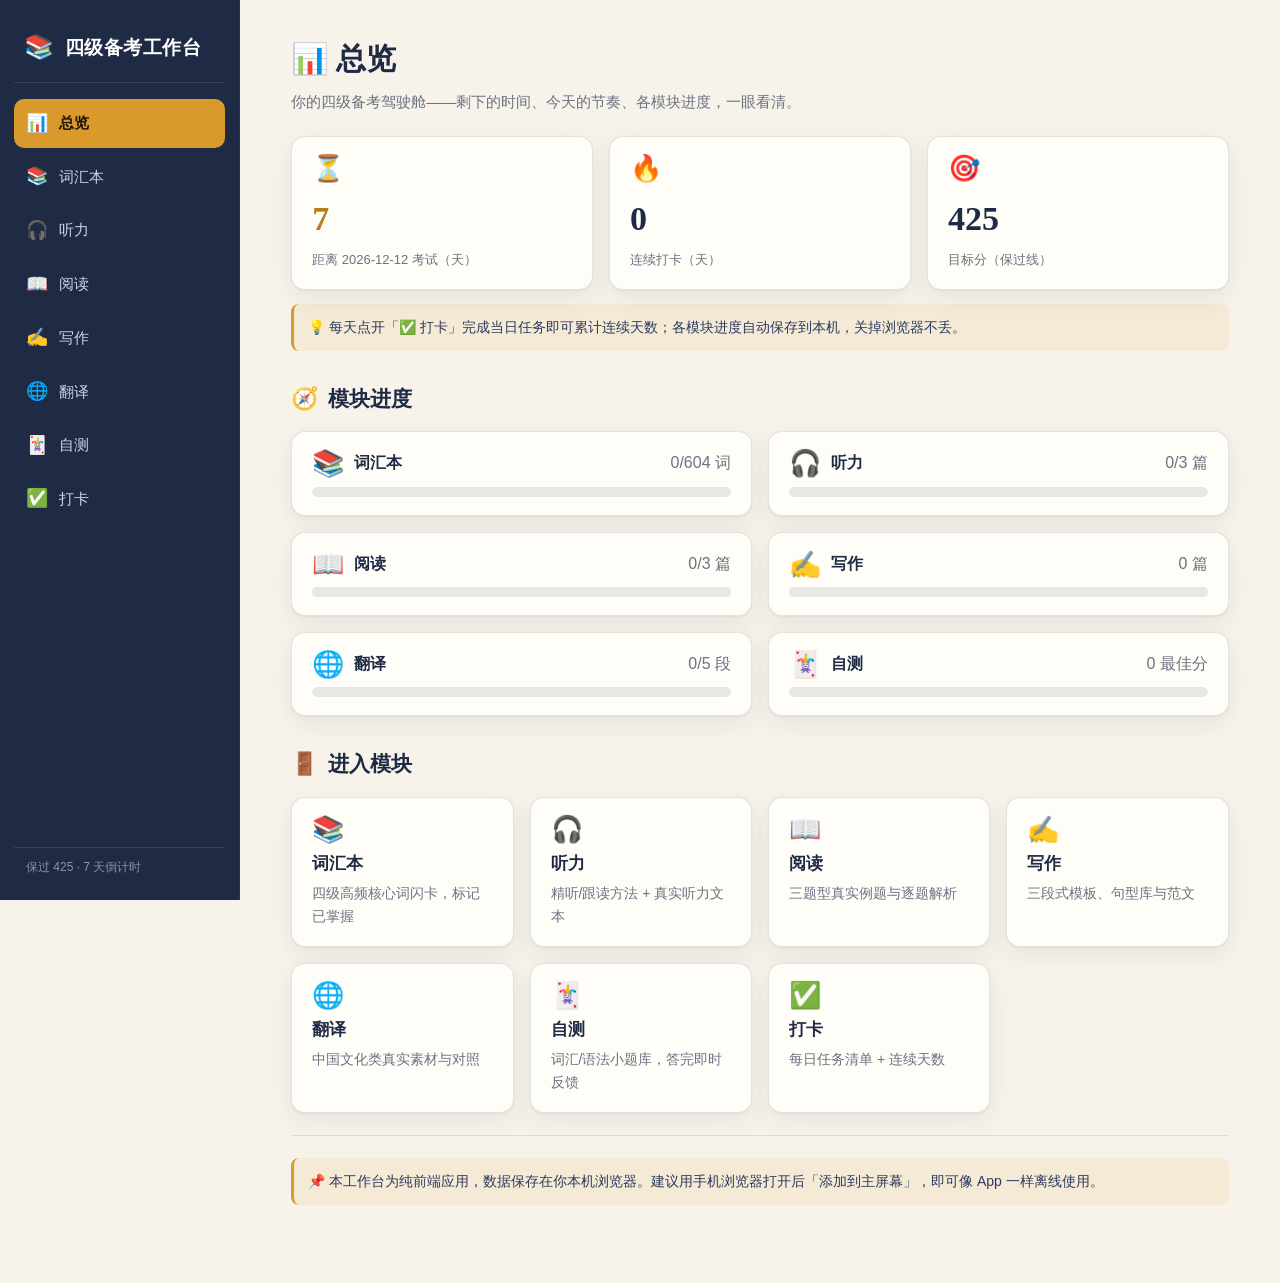
==== index.html @ 8a1a9940 "deploy: index.html" ====
<!DOCTYPE html>
<html lang="zh-CN">
<head>
<meta charset="UTF-8">
<meta name="viewport" content="width=device-width,initial-scale=1,viewport-fit=cover">
<meta name="theme-color" content="#1f2a44">
<title>总览 · 四级备考工作台</title>
<link rel="manifest" href="manifest.webmanifest">
<link rel="icon" href="icon.svg" type="image/svg+xml">
<link rel="apple-touch-icon" href="icon.svg">
<link rel="stylesheet" href="assets/css/styles.css">
</head>
<body data-page="index">
<aside id="sidebar"></aside>
<main>
  <div class="page-head">
    <h1>📊 总览</h1>
    <p class="sub">你的四级备考驾驶舱——剩下的时间、今天的节奏、各模块进度，一眼看清。</p>
  </div>

  <div class="cards c3">
    <div class="card">
      <div class="c-ico">⏳</div>
      <div class="stat" style="margin-top:10px">
        <div class="num accent" id="cdDays">--</div>
        <div class="lab">距离 2026-12-12 考试（天）</div>
      </div>
    </div>
    <div class="card">
      <div class="c-ico">🔥</div>
      <div class="stat" style="margin-top:10px">
        <div class="num" id="streak">0</div>
        <div class="lab">连续打卡（天）</div>
      </div>
    </div>
    <div class="card">
      <div class="c-ico">🎯</div>
      <div class="stat" style="margin-top:10px">
        <div class="num">425</div>
        <div class="lab">目标分（保过线）</div>
      </div>
    </div>
  </div>

  <div class="note">💡 每天点开「✅ 打卡」完成当日任务即可累计连续天数；各模块进度自动保存到本机，关掉浏览器不丢。</div>

  <h2 class="section-title"><span class="ico">🧭</span>模块进度</h2>
  <div class="cards c2" id="progressCards"></div>

  <h2 class="section-title"><span class="ico">🚪</span>进入模块</h2>
  <div class="cards c4" id="entryCards"></div>

  <hr>
  <div class="note">📌 本工作台为纯前端应用，数据保存在你本机浏览器。建议用手机浏览器打开后「添加到主屏幕」，即可像 App 一样离线使用。</div>
</main>

<script src="assets/js/store.js"></script>
<script src="assets/js/app.js"></script>
<script src="assets/js/vocab-data.js"></script>
<script>
  const MODULES = [
    { key:'vocab', href:'vocab.html', ico:'📚', title:'词汇本', desc:'四级高频核心词闪卡，标记已掌握' },
    { key:'listening', href:'listening.html', ico:'🎧', title:'听力', desc:'精听/跟读方法 + 真实听力文本' },
    { key:'reading', href:'reading.html', ico:'📖', title:'阅读', desc:'三题型真实例题与逐题解析' },
    { key:'writing', href:'writing.html', ico:'✍️', title:'写作', desc:'三段式模板、句型库与范文' },
    { key:'translation', href:'translation.html', ico:'🌐', title:'翻译', desc:'中国文化类真实素材与对照' },
    { key:'quiz', href:'quiz.html', ico:'🃏', title:'自测', desc:'词汇/语法小题库，答完即时反馈' },
    { key:'checkin', href:'checkin.html', ico:'✅', title:'打卡', desc:'每日任务清单 + 连续天数' },
    { key:'index', href:'index.html', ico:'📊', title:'总览', desc:'倒计时 / 进度 / 节奏一览' },
  ];

  function buildProgress() {
    const mastered = (Store.get('vocabMastered', []) || []).length;
    const total = (window.VOCAB || []).length || 1;
    const quizBest = Store.get('quizBest', 0);
    const checkinDates = Store.get('checkinDates', []) || [];
    const readingDone = (Store.get('readingDone', []) || []).length;
    const listeningDone = (Store.get('listeningDone', []) || []).length;
    const writingCount = Store.get('writingCount', 0);
    const transDone = (Store.get('transDone', []) || []).length;

    const rows = [
      { ico:'📚', name:'词汇本', cur:mastered, max:total, unit:'词' },
      { ico:'🎧', name:'听力', cur:listeningDone, max:3, unit:'篇' },
      { ico:'📖', name:'阅读', cur:readingDone, max:3, unit:'篇' },
      { ico:'✍️', name:'写作', cur:writingCount, max:null, unit:'篇' },
      { ico:'🌐', name:'翻译', cur:transDone, max:5, unit:'段' },
      { ico:'🃏', name:'自测', cur:quizBest, max:null, unit:'最佳分' },
    ];
    document.getElementById('progressCards').innerHTML = rows.map(r => {
      const pct = r.max ? Math.min(100, Math.round(r.cur / r.max * 100)) : (r.cur > 0 ? 100 : 0);
      const right = r.max == null ? `${r.cur} ${r.unit}` : `${r.cur}/${r.max} ${r.unit}`;
      return `<div class="card">
        <div class="row"><span class="c-ico">${r.ico}</span><strong>${r.name}</strong><span class="spacer"></span><span class="muted">${right}</span></div>
        <div class="bar" style="margin-top:10px"><i style="width:${pct}%"></i></div>
      </div>`;
    }).join('');
  }

  function buildEntries() {
    document.getElementById('entryCards').innerHTML = MODULES.filter(m => m.key !== 'index').map(m => `
      <a class="card link" href="${m.href}">
        <div class="c-ico">${m.ico}</div>
        <div class="c-title">${m.title}</div>
        <div class="c-desc">${m.desc}</div>
      </a>`).join('');
  }

  document.addEventListener('DOMContentLoaded', () => {
    document.getElementById('cdDays').textContent = daysUntil(EXAM_DATE);
    document.getElementById('streak').textContent = streakCount(Store.get('checkinDates', []) || []);
    buildProgress();
    buildEntries();
  });
</script>
</body>
</html>
---- assets/css/styles.css ----
/* ===== 四级备考工作台 · 全局样式（墨蓝 + 暖琥珀金 + 米白） ===== */
:root{
  --ink:#1f2a44;        /* 墨蓝·主色/正文 */
  --ink-soft:#2c3a5e;
  --accent:#d99a2b;     /* 暖琥珀金·强调 */
  --accent-deep:#b97e1c;
  --bg:#f7f3ea;         /* 米白·页面底 */
  --paper:#fffdf8;      /* 卡片底（更亮） */
  --line:rgba(31,42,68,.12);
  --line-strong:rgba(31,42,68,.22);
  --muted:#6b7280;
  --good:#2e7d57;
  --bad:#b4452f;
  --radius:14px;
  --shadow:0 1px 2px rgba(31,42,68,.06),0 8px 24px rgba(31,42,68,.07);
  --sidebar-w:240px;
  --font-sans:"PingFang SC","Hiragino Sans GB","Microsoft YaHei",-apple-system,BlinkMacSystemFont,"Segoe UI",Roboto,Helvetica,Arial,sans-serif;
  --font-serif:"Songti SC","STSong",Georgia,"Times New Roman",serif;
}
*{box-sizing:border-box}
html,body{margin:0;padding:0}
body{
  font-family:var(--font-sans);
  background:var(--bg);
  color:var(--ink);
  line-height:1.65;
  -webkit-font-smoothing:antialiased;
}
a{color:inherit;text-decoration:none}

/* ===== 布局：左固定侧边栏 + 右内容区 ===== */
#sidebar{
  position:fixed;top:0;left:0;bottom:0;width:var(--sidebar-w);
  background:var(--ink);color:#eef1f8;
  display:flex;flex-direction:column;
  padding:22px 14px;gap:6px;z-index:20;
  border-right:1px solid rgba(255,255,255,.06);
}
#sidebar .brand{
  font-family:var(--font-serif);
  font-size:19px;font-weight:700;letter-spacing:.5px;
  color:#fff;padding:6px 10px 14px;display:flex;align-items:center;gap:10px;
  border-bottom:1px solid rgba(255,255,255,.10);margin-bottom:10px;
}
#sidebar .brand .logo{font-size:24px}
#sidebar nav{display:flex;flex-direction:column;gap:4px;flex:1;overflow:auto}
#sidebar nav a{
  display:flex;align-items:center;gap:11px;
  padding:10px 12px;border-radius:10px;color:#cdd4e6;font-size:15px;
  transition:background .15s,color .15s;
}
#sidebar nav a .ico{font-size:18px;width:22px;text-align:center;flex:none}
#sidebar nav a:hover{background:rgba(255,255,255,.06);color:#fff}
#sidebar nav a.active{background:var(--accent);color:#1f1408;font-weight:600}
#sidebar .side-foot{font-size:12px;color:#8b93ab;padding:10px 12px 0;border-top:1px solid rgba(255,255,255,.10);margin-top:8px}

main{
  margin-left:var(--sidebar-w);
  padding:34px clamp(18px,4vw,56px) 64px;
  max-width:1080px;
}
.page-head{margin-bottom:22px}
.page-head h1{font-family:var(--font-serif);font-size:30px;margin:0 0 6px;display:flex;align-items:center;gap:12px}
.page-head .sub{color:var(--muted);font-size:15px;margin:0}
.section-title{font-family:var(--font-serif);font-size:21px;margin:30px 0 14px;display:flex;align-items:center;gap:10px}
.section-title .ico{font-size:22px}

/* ===== 卡片 ===== */
.card{
  background:var(--paper);border:1px solid var(--line);
  border-radius:var(--radius);padding:18px 20px;box-shadow:var(--shadow);
}
.cards{display:grid;gap:16px}
.cards.c2{grid-template-columns:repeat(2,1fr)}
.cards.c3{grid-template-columns:repeat(3,1fr)}
.cards.c4{grid-template-columns:repeat(4,1fr)}
.card .c-ico{font-size:26px;line-height:1}
.card .c-title{font-family:var(--font-serif);font-weight:700;font-size:17px;margin:8px 0 4px;display:flex;align-items:center;gap:8px}
.card .c-desc{color:var(--muted);font-size:14px;margin:0}
.card.link{cursor:pointer;transition:transform .12s,border-color .12s}
.card.link:hover{transform:translateY(-2px);border-color:var(--accent)}

/* ===== 通用小组件 ===== */
.pill{display:inline-flex;align-items:center;gap:6px;background:rgba(217,154,43,.14);color:var(--accent-deep);
  border:1px solid rgba(217,154,43,.35);padding:3px 10px;border-radius:999px;font-size:13px;font-weight:600}
.tag{display:inline-block;background:rgba(31,42,68,.06);border:1px solid var(--line);
  color:var(--ink-soft);padding:2px 9px;border-radius:8px;font-size:12.5px;margin:2px 4px 2px 0}
.btn{
  display:inline-flex;align-items:center;gap:8px;cursor:pointer;
  background:var(--accent);color:#1f1408;border:none;border-radius:10px;
  padding:10px 16px;font-size:15px;font-weight:600;font-family:inherit;
  transition:background .15s,transform .1s;
}
.btn:hover{background:var(--accent-deep)}
.btn:active{transform:scale(.97)}
.btn.ghost{background:transparent;border:1px solid var(--line-strong);color:var(--ink)}
.btn.ghost:hover{background:rgba(31,42,68,.05)}
.btn.sm{padding:7px 12px;font-size:13.5px}
.row{display:flex;gap:10px;flex-wrap:wrap;align-items:center}
.spacer{flex:1}
.muted{color:var(--muted)}
hr{border:none;border-top:1px solid var(--line);margin:22px 0}
.note{background:rgba(217,154,43,.10);border-left:3px solid var(--accent);
  padding:12px 14px;border-radius:8px;font-size:14px;color:var(--ink-soft);margin:14px 0}

/* ===== 统计/数字块 ===== */
.stat{display:flex;flex-direction:column;gap:2px}
.stat .num{font-family:var(--font-serif);font-size:34px;font-weight:700;color:var(--ink)}
.stat .num.accent{color:var(--accent-deep)}
.stat .lab{font-size:13px;color:var(--muted)}

/* ===== 进度条 ===== */
.bar{height:10px;background:rgba(31,42,68,.10);border-radius:999px;overflow:hidden}
.bar > i{display:block;height:100%;background:linear-gradient(90deg,var(--accent),var(--accent-deep));border-radius:999px;transition:width .4s}

/* ===== 词汇闪卡 ===== */
.flash{background:var(--paper);border:1px solid var(--line);border-radius:var(--radius);
  box-shadow:var(--shadow);padding:30px;text-align:center;min-height:240px;display:flex;flex-direction:column;justify-content:center;gap:10px}
.flash .word{font-family:var(--font-serif);font-size:42px;font-weight:700}
.flash .ph{color:var(--muted);font-size:18px}
.flash .pos{display:inline-block;background:rgba(31,42,68,.07);border-radius:6px;padding:1px 8px;font-size:14px;color:var(--ink-soft)}
.flash .cn{font-size:22px;margin-top:6px}
.flash .ex{color:var(--muted);font-size:15px;font-style:italic;margin-top:8px}
.flash .ex b{color:var(--ink);font-style:normal}

/* ===== 列表/题目 ===== */
.q{border:1px solid var(--line);border-radius:12px;padding:16px 18px;background:var(--paper);margin-bottom:14px}
.q .q-top{display:flex;gap:10px;align-items:flex-start;font-weight:600}
.q .q-top .badge{background:rgba(217,154,43,.16);color:var(--accent-deep);border-radius:7px;padding:1px 9px;font-size:13px;font-weight:700;flex:none}
.q .opts{display:flex;flex-direction:column;gap:8px;margin-top:12px}
.q .opt{display:flex;gap:10px;align-items:center;padding:9px 12px;border:1px solid var(--line);border-radius:9px;cursor:pointer;transition:.12s}
.q .opt:hover{border-color:var(--accent)}
.q .opt.correct{background:rgba(46,125,87,.12);border-color:var(--good);color:var(--good)}
.q .opt.wrong{background:rgba(180,69,47,.10);border-color:var(--bad);color:var(--bad)}
.q .opt input{accent-color:var(--accent-deep)}
.q .exp{margin-top:10px;font-size:14px;color:var(--ink-soft);background:rgba(31,42,68,.04);border-radius:8px;padding:10px 12px;display:none}
.q .exp.show{display:block}
.q .exp b{color:var(--accent-deep)}

/* ===== 表格 ===== */
table{width:100%;border-collapse:collapse;background:var(--paper);border-radius:12px;overflow:hidden;box-shadow:var(--shadow);font-size:14.5px}
th,td{padding:11px 14px;text-align:left;border-bottom:1px solid var(--line)}
th{background:rgba(31,42,68,.05);font-weight:700;color:var(--ink-soft)}
tr:last-child td{border-bottom:none}
td .en{font-family:var(--font-serif)}

/* ===== 文本区 ===== */
textarea{width:100%;min-height:160px;border:1px solid var(--line-strong);border-radius:12px;
  padding:14px;font-family:var(--font-sans);font-size:15px;color:var(--ink);background:#fff;resize:vertical}
textarea:focus{outline:2px solid rgba(217,154,43,.4);border-color:var(--accent)}
input[type=text],input[type=date],select{border:1px solid var(--line-strong);border-radius:9px;padding:8px 11px;font-size:14.5px;font-family:inherit;color:var(--ink);background:#fff}
input:focus,select:focus{outline:2px solid rgba(217,154,43,.4);border-color:var(--accent)}

/* ===== 打卡 ===== */
.task{display:flex;align-items:center;gap:12px;padding:13px 15px;border:1px solid var(--line);border-radius:11px;background:var(--paper);margin-bottom:10px;cursor:pointer;transition:.12s}
.task:hover{border-color:var(--accent)}
.task.done{background:rgba(46,125,87,.08);border-color:rgba(46,125,87,.4)}
.task.done .t-name{text-decoration:line-through;color:var(--muted)}
.task .check{width:22px;height:22px;border-radius:6px;border:2px solid var(--line-strong);display:flex;align-items:center;justify-content:center;flex:none;font-size:14px;color:#fff}
.task.done .check{background:var(--good);border-color:var(--good)}

/* ===== 提示/吐司 ===== */
.toast{position:fixed;left:50%;bottom:30px;transform:translateX(-50%) translateY(20px);
  background:var(--ink);color:#fff;padding:11px 18px;border-radius:10px;font-size:14px;
  opacity:0;pointer-events:none;transition:.25s;z-index:50;box-shadow:var(--shadow)}
.toast.show{opacity:1;transform:translateX(-50%) translateY(0)}

/* ===== 响应式：手机端同布局，侧边栏收窄为图标栏 ===== */
@media(max-width:768px){
  :root{--sidebar-w:74px}
  #sidebar{padding:16px 8px;align-items:center}
  #sidebar .brand{font-size:0;padding:4px 0 12px;justify-content:center;border-bottom:none}
  #sidebar .brand .logo{font-size:26px}
  #sidebar .brand .name{display:none}
  #sidebar nav a{justify-content:center;padding:11px 0;font-size:0;gap:0}
  #sidebar nav a .ico{font-size:22px}
  #sidebar nav a .label{display:none}
  #sidebar .side-foot{display:none}
  main{padding:22px 16px 56px}
  .page-head h1{font-size:24px}
  .cards.c2,.cards.c3,.cards.c4{grid-template-columns:1fr}
  .flash .word{font-size:34px}
}
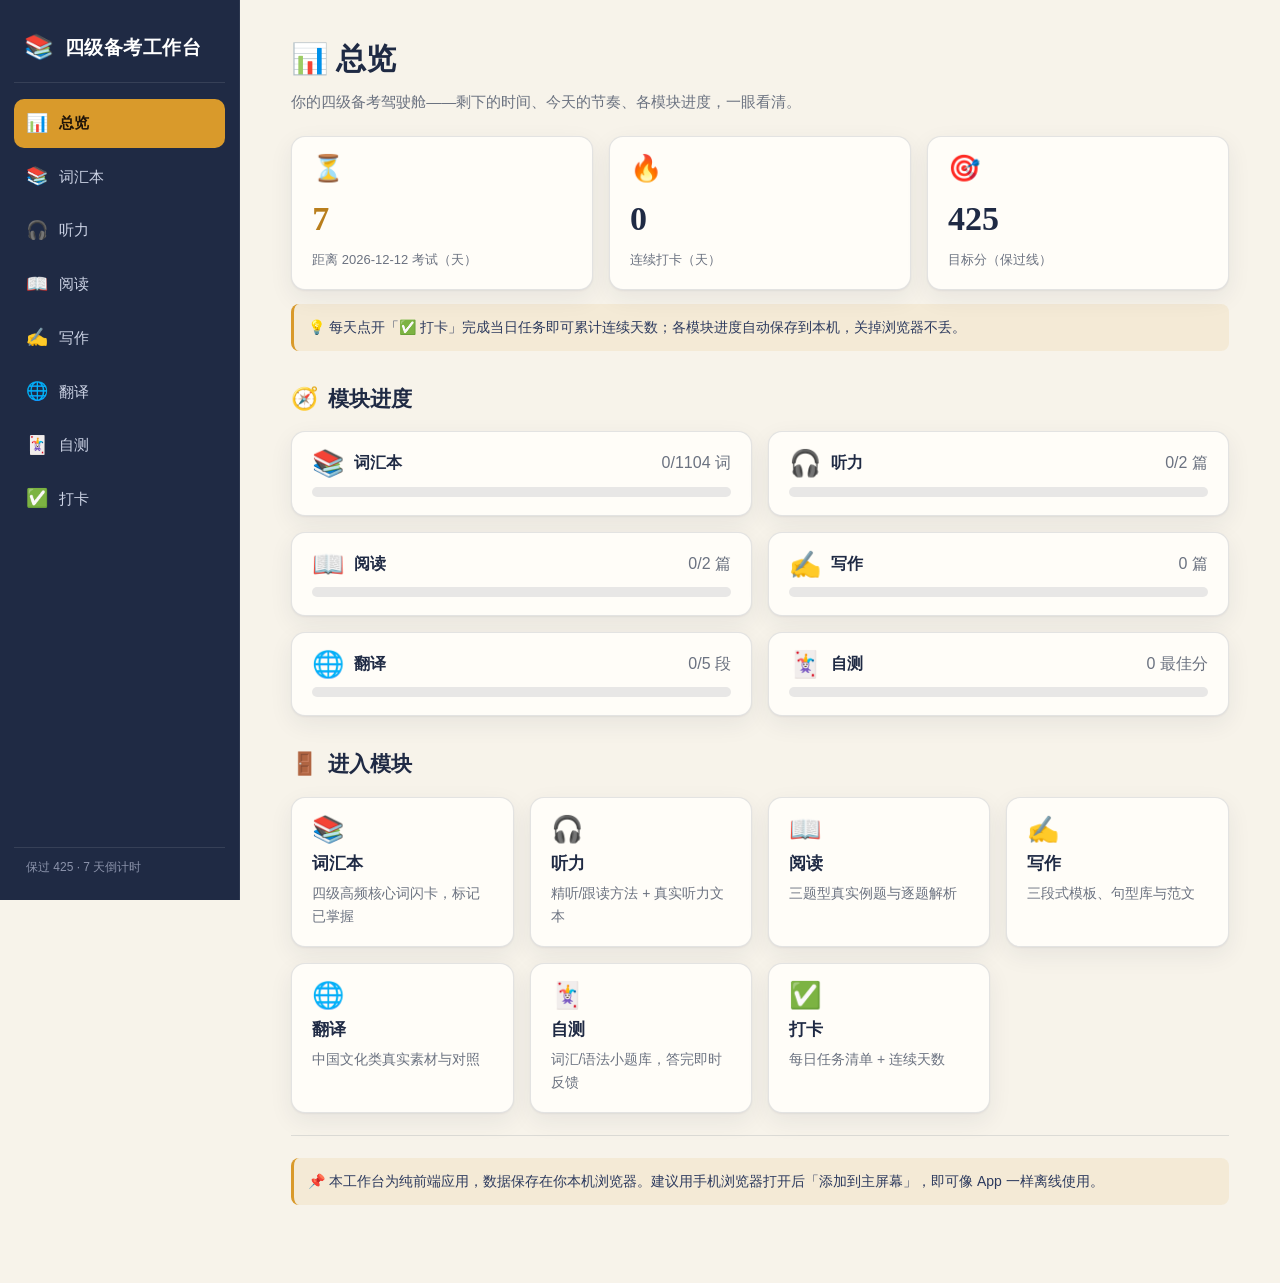
==== commit 946dcb14: "deploy: index.html" ====
--- a/index.html
+++ b/index.html
@@ -8,7 +8,7 @@
 <link rel="manifest" href="manifest.webmanifest">
 <link rel="icon" href="icon.svg" type="image/svg+xml">
 <link rel="apple-touch-icon" href="icon.svg">
-<link rel="stylesheet" href="assets/css/styles.css">
+<link rel="stylesheet" href="assets/css/styles.css?v=4">
 </head>
 <body data-page="index">
 <aside id="sidebar"></aside>
@@ -57,6 +57,8 @@
 <script src="assets/js/store.js"></script>
 <script src="assets/js/app.js"></script>
 <script src="assets/js/vocab-data.js"></script>
+<script src="assets/js/vocab-data-cet6a.js"></script>
+<script src="assets/js/vocab-data-cet6b.js"></script>
 <script>
   const MODULES = [
     { key:'vocab', href:'vocab.html', ico:'📚', title:'词汇本', desc:'四级高频核心词闪卡，标记已掌握' },
@@ -71,7 +73,7 @@
 
   function buildProgress() {
     const mastered = (Store.get('vocabMastered', []) || []).length;
-    const total = (window.VOCAB || []).length || 1;
+    const total = ((window.VOCAB || []).length + (window.VOCAB6A || []).length + (window.VOCAB6B || []).length) || 1;
     const quizBest = Store.get('quizBest', 0);
     const checkinDates = Store.get('checkinDates', []) || [];
     const readingDone = (Store.get('readingDone', []) || []).length;
@@ -81,8 +83,8 @@
 
     const rows = [
       { ico:'📚', name:'词汇本', cur:mastered, max:total, unit:'词' },
-      { ico:'🎧', name:'听力', cur:listeningDone, max:3, unit:'篇' },
-      { ico:'📖', name:'阅读', cur:readingDone, max:3, unit:'篇' },
+      { ico:'🎧', name:'听力', cur:listeningDone, max:2, unit:'篇' },
+      { ico:'📖', name:'阅读', cur:readingDone, max:2, unit:'篇' },
       { ico:'✍️', name:'写作', cur:writingCount, max:null, unit:'篇' },
       { ico:'🌐', name:'翻译', cur:transDone, max:5, unit:'段' },
       { ico:'🃏', name:'自测', cur:quizBest, max:null, unit:'最佳分' },
--- a/assets/css/styles.css
+++ b/assets/css/styles.css
@@ -85,6 +85,7 @@
   border:1px solid rgba(217,154,43,.35);padding:3px 10px;border-radius:999px;font-size:13px;font-weight:600}
 .tag{display:inline-block;background:rgba(31,42,68,.06);border:1px solid var(--line);
   color:var(--ink-soft);padding:2px 9px;border-radius:8px;font-size:12.5px;margin:2px 4px 2px 0}
+.tag.lv6{background:rgba(217,154,43,.16);border-color:rgba(217,154,43,.45);color:var(--accent-deep);font-weight:700}
 .btn{
   display:inline-flex;align-items:center;gap:8px;cursor:pointer;
   background:var(--accent);color:#1f1408;border:none;border-radius:10px;
@@ -165,19 +166,48 @@
   opacity:0;pointer-events:none;transition:.25s;z-index:50;box-shadow:var(--shadow)}
 .toast.show{opacity:1;transform:translateX(-50%) translateY(0)}
 
-/* ===== 响应式：手机端同布局，侧边栏收窄为图标栏 ===== */
+/* ===== 响应式：手机端导航移至底部，变横向标签栏 ===== */
 @media(max-width:768px){
-  :root{--sidebar-w:74px}
-  #sidebar{padding:16px 8px;align-items:center}
-  #sidebar .brand{font-size:0;padding:4px 0 12px;justify-content:center;border-bottom:none}
-  #sidebar .brand .logo{font-size:26px}
-  #sidebar .brand .name{display:none}
-  #sidebar nav a{justify-content:center;padding:11px 0;font-size:0;gap:0}
-  #sidebar nav a .ico{font-size:22px}
-  #sidebar nav a .label{display:none}
+  #sidebar{
+    top:auto;left:0;right:0;bottom:0;width:auto;height:auto;
+    flex-direction:row;align-items:stretch;
+    padding:6px 4px calc(6px + env(safe-area-inset-bottom,0px));
+    border-right:none;border-top:1px solid rgba(255,255,255,.10);
+    box-shadow:0 -6px 20px rgba(31,42,68,.16);
+    z-index:40;
+  }
+  #sidebar .brand,
   #sidebar .side-foot{display:none}
-  main{padding:22px 16px 56px}
-  .page-head h1{font-size:24px}
+  #sidebar nav{
+    flex-direction:row;flex:1;gap:0;overflow:visible;
+    justify-content:space-between;
+  }
+  #sidebar nav a{
+    flex:1 1 0;min-width:0;
+    flex-direction:column;align-items:center;justify-content:center;gap:2px;
+    padding:6px 2px;border-radius:11px;
+    font-size:10.5px;line-height:1.2;color:#b9c2d8;
+  }
+  #sidebar nav a .ico{font-size:19px;width:auto;line-height:1}
+  #sidebar nav a .label{
+    display:block;white-space:nowrap;overflow:hidden;text-overflow:ellipsis;
+    max-width:100%;font-size:10.5px;
+  }
+  #sidebar nav a:active{background:rgba(255,255,255,.08)}
+  #sidebar nav a.active{background:var(--accent);color:#1f1408;font-weight:700}
+
+  main{
+    margin-left:0;
+    padding:20px 15px calc(92px + env(safe-area-inset-bottom,0px));
+  }
+  .page-head h1{font-size:23px}
   .cards.c2,.cards.c3,.cards.c4{grid-template-columns:1fr}
+  .cards.c4{grid-template-columns:repeat(2,1fr)}
+  .flash{padding:22px 16px;min-height:200px}
   .flash .word{font-size:34px}
-}
+  .toast{bottom:calc(96px + env(safe-area-inset-bottom,0px))}
+  .stat .num{font-size:29px}
+  table{font-size:13.5px}
+  th,td{padding:9px 10px}
+  .btn{padding:11px 15px}
+}
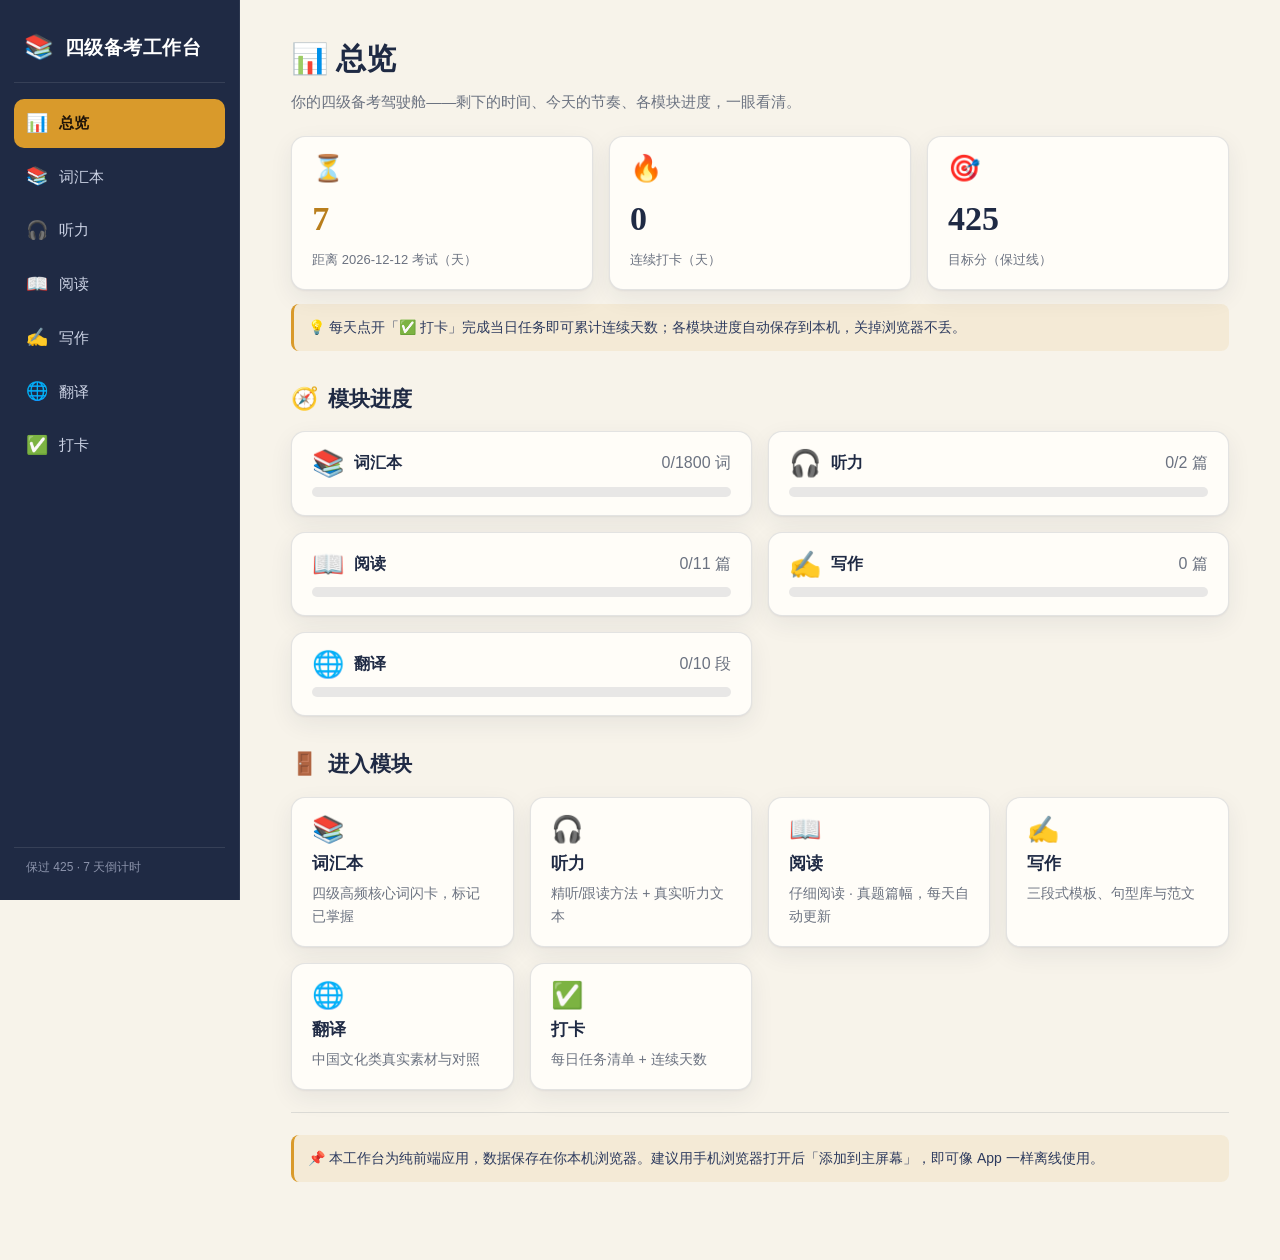
==== commit 5484ce4c: "deploy: index.html" ====
--- a/index.html
+++ b/index.html
@@ -8,7 +8,7 @@
 <link rel="manifest" href="manifest.webmanifest">
 <link rel="icon" href="icon.svg" type="image/svg+xml">
 <link rel="apple-touch-icon" href="icon.svg">
-<link rel="stylesheet" href="assets/css/styles.css?v=4">
+<link rel="stylesheet" href="assets/css/styles.css?v=5">
 </head>
 <body data-page="index">
 <aside id="sidebar"></aside>
@@ -57,24 +57,30 @@
 <script src="assets/js/store.js"></script>
 <script src="assets/js/app.js"></script>
 <script src="assets/js/vocab-data.js"></script>
+<script src="assets/js/vocab-data-cet4b.js"></script>
 <script src="assets/js/vocab-data-cet6a.js"></script>
 <script src="assets/js/vocab-data-cet6b.js"></script>
+<script src="assets/js/vocab-data-cet6c.js"></script>
+<script src="assets/js/reading-data.js"></script>
+<script src="assets/js/reading-extra.js"></script>
+<script src="assets/js/reading-daily.js"></script>
 <script>
   const MODULES = [
     { key:'vocab', href:'vocab.html', ico:'📚', title:'词汇本', desc:'四级高频核心词闪卡，标记已掌握' },
     { key:'listening', href:'listening.html', ico:'🎧', title:'听力', desc:'精听/跟读方法 + 真实听力文本' },
-    { key:'reading', href:'reading.html', ico:'📖', title:'阅读', desc:'三题型真实例题与逐题解析' },
+    { key:'reading', href:'reading.html', ico:'📖', title:'阅读', desc:'仔细阅读 · 真题篇幅，每天自动更新' },
     { key:'writing', href:'writing.html', ico:'✍️', title:'写作', desc:'三段式模板、句型库与范文' },
     { key:'translation', href:'translation.html', ico:'🌐', title:'翻译', desc:'中国文化类真实素材与对照' },
-    { key:'quiz', href:'quiz.html', ico:'🃏', title:'自测', desc:'词汇/语法小题库，答完即时反馈' },
     { key:'checkin', href:'checkin.html', ico:'✅', title:'打卡', desc:'每日任务清单 + 连续天数' },
     { key:'index', href:'index.html', ico:'📊', title:'总览', desc:'倒计时 / 进度 / 节奏一览' },
   ];
 
   function buildProgress() {
     const mastered = (Store.get('vocabMastered', []) || []).length;
-    const total = ((window.VOCAB || []).length + (window.VOCAB6A || []).length + (window.VOCAB6B || []).length) || 1;
-    const quizBest = Store.get('quizBest', 0);
+    const total = ((window.VOCAB || []).length + (window.VOCAB4B || []).length +
+      (window.VOCAB6A || []).length + (window.VOCAB6B || []).length + (window.VOCAB6C || []).length) || 1;
+    const readTotal = ((window.READING || []).length + (window.READING_EXTRA || []).length +
+      ((window.READING_DAILY && window.READING_DAILY.passages) || []).length) || 1;
     const checkinDates = Store.get('checkinDates', []) || [];
     const readingDone = (Store.get('readingDone', []) || []).length;
     const listeningDone = (Store.get('listeningDone', []) || []).length;
@@ -84,10 +90,9 @@
     const rows = [
       { ico:'📚', name:'词汇本', cur:mastered, max:total, unit:'词' },
       { ico:'🎧', name:'听力', cur:listeningDone, max:2, unit:'篇' },
-      { ico:'📖', name:'阅读', cur:readingDone, max:2, unit:'篇' },
+      { ico:'📖', name:'阅读', cur:readingDone, max:readTotal, unit:'篇' },
       { ico:'✍️', name:'写作', cur:writingCount, max:null, unit:'篇' },
-      { ico:'🌐', name:'翻译', cur:transDone, max:5, unit:'段' },
-      { ico:'🃏', name:'自测', cur:quizBest, max:null, unit:'最佳分' },
+      { ico:'🌐', name:'翻译', cur:transDone, max:10, unit:'段' },
     ];
     document.getElementById('progressCards').innerHTML = rows.map(r => {
       const pct = r.max ? Math.min(100, Math.round(r.cur / r.max * 100)) : (r.cur > 0 ? 100 : 0);
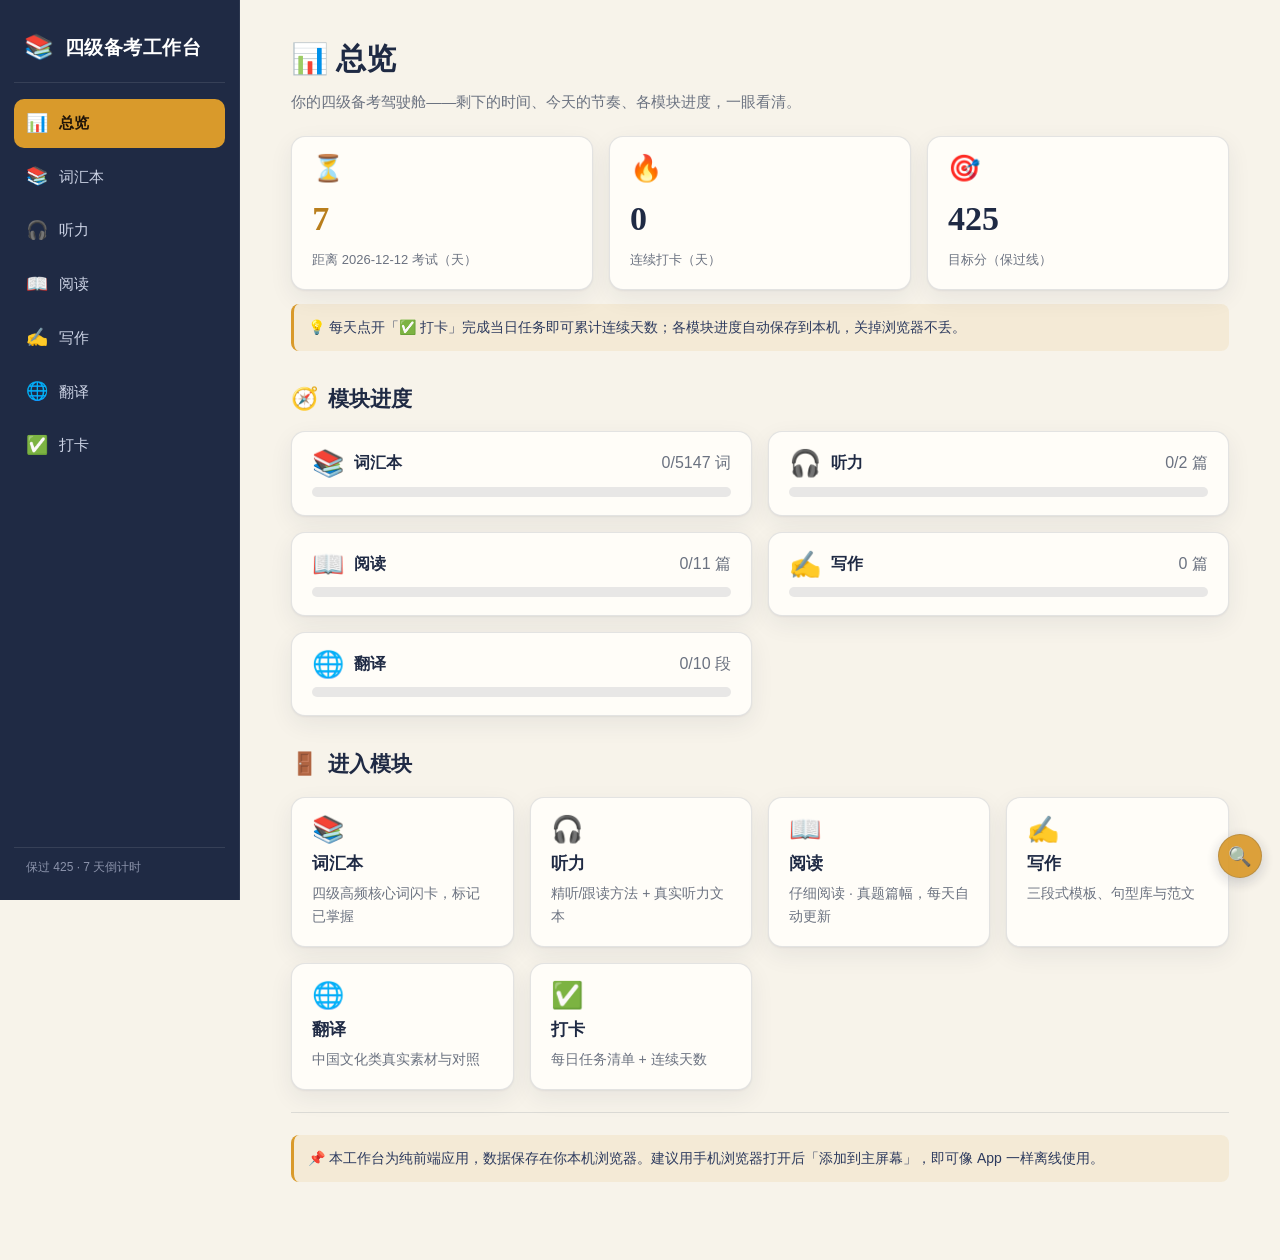
==== commit 3ef2a9f1: "deploy: index.html" ====
--- a/index.html
+++ b/index.html
@@ -8,7 +8,7 @@
 <link rel="manifest" href="manifest.webmanifest">
 <link rel="icon" href="icon.svg" type="image/svg+xml">
 <link rel="apple-touch-icon" href="icon.svg">
-<link rel="stylesheet" href="assets/css/styles.css?v=5">
+<link rel="stylesheet" href="assets/css/styles.css?v=6">
 </head>
 <body data-page="index">
 <aside id="sidebar"></aside>
@@ -56,11 +56,7 @@
 
 <script src="assets/js/store.js"></script>
 <script src="assets/js/app.js"></script>
-<script src="assets/js/vocab-data.js"></script>
-<script src="assets/js/vocab-data-cet4b.js"></script>
-<script src="assets/js/vocab-data-cet6a.js"></script>
-<script src="assets/js/vocab-data-cet6b.js"></script>
-<script src="assets/js/vocab-data-cet6c.js"></script>
+<script src="assets/js/vocab-meta.js"></script>
 <script src="assets/js/reading-data.js"></script>
 <script src="assets/js/reading-extra.js"></script>
 <script src="assets/js/reading-daily.js"></script>
@@ -77,8 +73,7 @@
 
   function buildProgress() {
     const mastered = (Store.get('vocabMastered', []) || []).length;
-    const total = ((window.VOCAB || []).length + (window.VOCAB4B || []).length +
-      (window.VOCAB6A || []).length + (window.VOCAB6B || []).length + (window.VOCAB6C || []).length) || 1;
+    const total = (window.VOCAB_META && window.VOCAB_META.total) || 1;
     const readTotal = ((window.READING || []).length + (window.READING_EXTRA || []).length +
       ((window.READING_DAILY && window.READING_DAILY.passages) || []).length) || 1;
     const checkinDates = Store.get('checkinDates', []) || [];
@@ -120,5 +115,6 @@
     buildEntries();
   });
 </script>
+<script src="assets/js/dictball.js"></script>
 </body>
 </html>
--- a/assets/css/styles.css
+++ b/assets/css/styles.css
@@ -166,6 +166,58 @@
   opacity:0;pointer-events:none;transition:.25s;z-index:50;box-shadow:var(--shadow)}
 .toast.show{opacity:1;transform:translateX(-50%) translateY(0)}
 
+/* ===== 子界面顶部条（返回列表） ===== */
+.sub-bar{
+  display:flex;align-items:center;gap:10px;flex-wrap:wrap;
+  margin:18px 0 12px;padding:10px 12px;
+  background:rgba(31,42,68,.05);border:1px solid var(--line);
+  border-radius:12px;
+}
+
+/* ===== 悬浮查词球 ===== */
+.tag.lvx{background:rgba(46,125,87,.12);border-color:rgba(46,125,87,.4);color:var(--good);font-weight:700}
+.pos{display:inline-block;background:rgba(31,42,68,.07);border-radius:6px;padding:1px 8px;font-size:13px;color:var(--ink-soft)}
+
+.db-ball{
+  position:fixed;right:18px;bottom:22px;z-index:45;
+  width:44px;height:44px;border-radius:50%;
+  border:1px solid rgba(31,42,68,.18);
+  background:var(--accent);color:#1f1408;
+  font-size:19px;line-height:1;cursor:pointer;
+  box-shadow:0 4px 14px rgba(31,42,68,.22);
+  display:flex;align-items:center;justify-content:center;
+  opacity:.92;transition:transform .15s,opacity .15s;
+}
+.db-ball:hover{opacity:1;transform:scale(1.06)}
+.db-ball.active{background:var(--ink);color:#fff}
+.db-panel{
+  position:fixed;right:18px;bottom:74px;z-index:46;
+  width:min(340px,calc(100vw - 36px));
+  max-height:min(64vh,460px);
+  display:none;flex-direction:column;
+  background:var(--paper);border:1px solid var(--line-strong);
+  border-radius:14px;box-shadow:0 10px 30px rgba(31,42,68,.22);
+  overflow:hidden;
+}
+.db-panel.open{display:flex}
+.db-head{
+  display:flex;align-items:center;gap:8px;
+  padding:10px 12px;background:var(--ink);color:#fff;font-size:14px;font-weight:600;
+}
+.db-x{background:transparent;border:none;color:#cfd6e8;font-size:15px;cursor:pointer;padding:2px 4px}
+.db-body{padding:10px 12px 12px;overflow:auto}
+.db-body input{width:100%}
+.db-out{margin-top:10px;font-size:14.5px}
+.db-tip{color:var(--muted);font-size:13px;line-height:1.7;margin:6px 0}
+.db-entry .dbw{font-family:var(--font-serif);font-size:20px}
+.db-entry .dbex{margin-top:6px;color:var(--muted);font-size:14px;font-style:italic}
+.db-entry .dbex b{color:var(--ink);font-style:normal}
+.db-chip{
+  display:inline-block;background:rgba(31,42,68,.06);border:1px solid var(--line);
+  border-radius:8px;padding:3px 9px;margin:3px 4px 0 0;font-size:13px;cursor:pointer;
+}
+.db-chip:hover{border-color:var(--accent)}
+
 /* ===== 响应式：手机端导航移至底部，变横向标签栏 ===== */
 @media(max-width:768px){
   #sidebar{
@@ -210,4 +262,6 @@
   table{font-size:13.5px}
   th,td{padding:9px 10px}
   .btn{padding:11px 15px}
-}
+  .db-ball{right:12px;bottom:calc(66px + env(safe-area-inset-bottom,0px));width:40px;height:40px;font-size:17px}
+  .db-panel{right:12px;left:12px;width:auto;bottom:calc(114px + env(safe-area-inset-bottom,0px));max-height:min(60vh,420px)}
+}
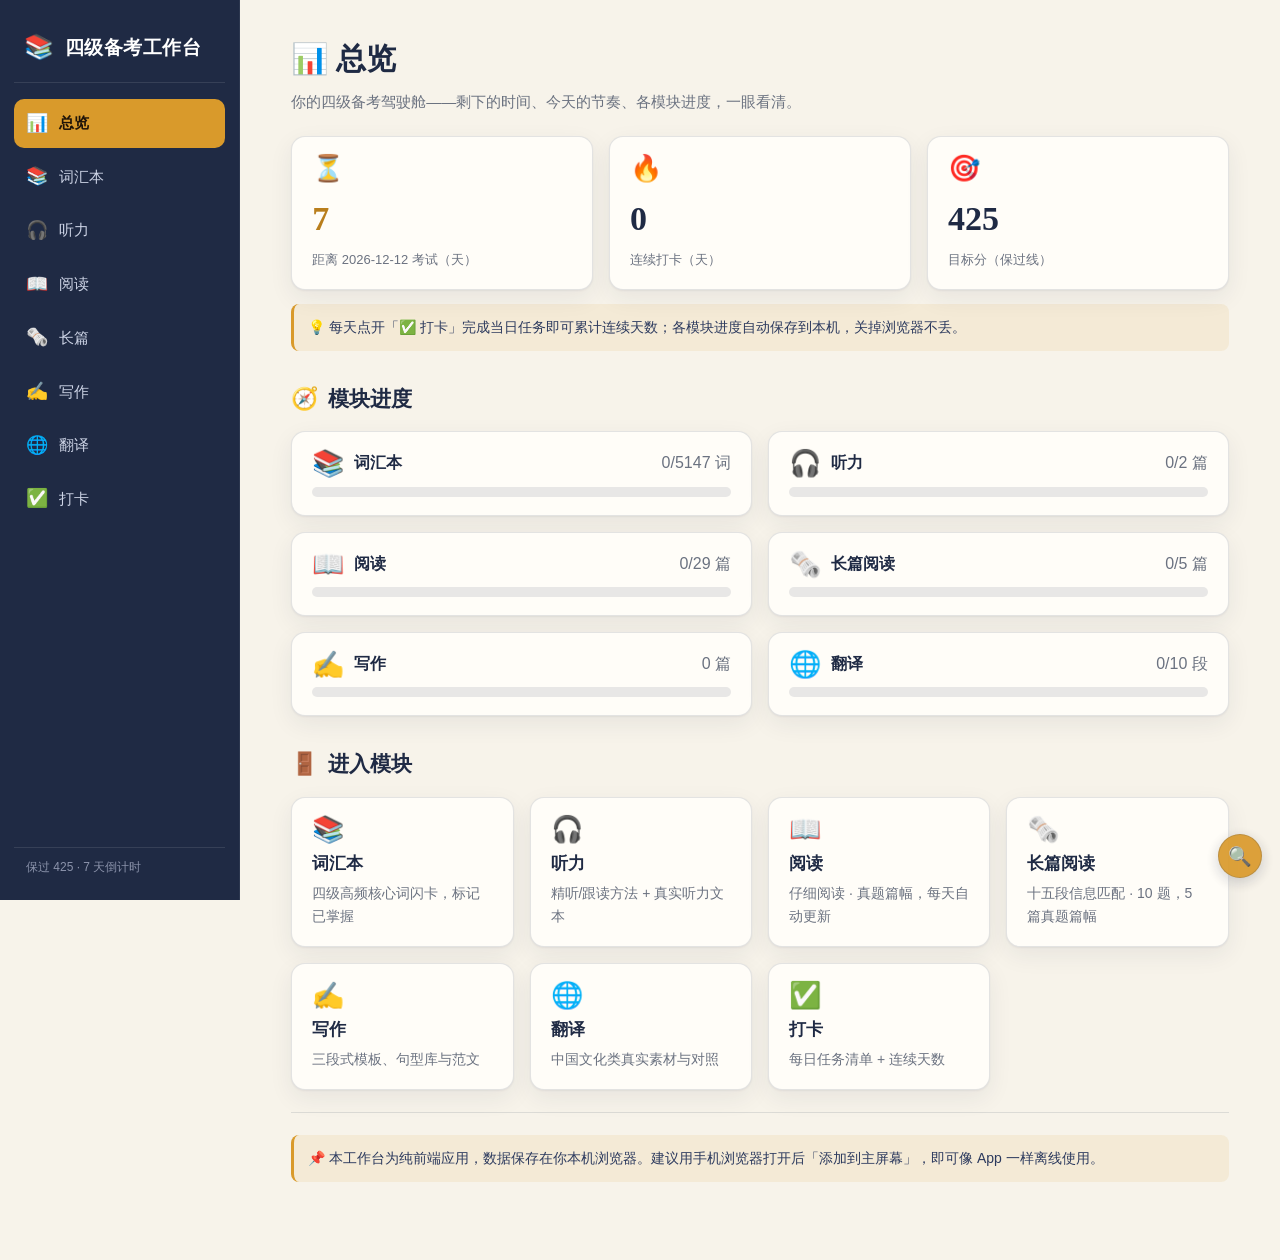
==== commit 9b8e24b1: "deploy: index.html" ====
--- a/index.html
+++ b/index.html
@@ -8,7 +8,7 @@
 <link rel="manifest" href="manifest.webmanifest">
 <link rel="icon" href="icon.svg" type="image/svg+xml">
 <link rel="apple-touch-icon" href="icon.svg">
-<link rel="stylesheet" href="assets/css/styles.css?v=6">
+<link rel="stylesheet" href="assets/css/styles.css?v=7">
 </head>
 <body data-page="index">
 <aside id="sidebar"></aside>
@@ -57,6 +57,7 @@
 <script src="assets/js/store.js"></script>
 <script src="assets/js/app.js"></script>
 <script src="assets/js/vocab-meta.js"></script>
+<script src="assets/js/long-reading-meta.js"></script>
 <script src="assets/js/reading-data.js"></script>
 <script src="assets/js/reading-extra.js"></script>
 <script src="assets/js/reading-daily.js"></script>
@@ -65,6 +66,7 @@
     { key:'vocab', href:'vocab.html', ico:'📚', title:'词汇本', desc:'四级高频核心词闪卡，标记已掌握' },
     { key:'listening', href:'listening.html', ico:'🎧', title:'听力', desc:'精听/跟读方法 + 真实听力文本' },
     { key:'reading', href:'reading.html', ico:'📖', title:'阅读', desc:'仔细阅读 · 真题篇幅，每天自动更新' },
+    { key:'longreading', href:'longreading.html', ico:'🗞️', title:'长篇阅读', desc:'十五段信息匹配 · 10 题，5 篇真题篇幅' },
     { key:'writing', href:'writing.html', ico:'✍️', title:'写作', desc:'三段式模板、句型库与范文' },
     { key:'translation', href:'translation.html', ico:'🌐', title:'翻译', desc:'中国文化类真实素材与对照' },
     { key:'checkin', href:'checkin.html', ico:'✅', title:'打卡', desc:'每日任务清单 + 连续天数' },
@@ -81,11 +83,14 @@
     const listeningDone = (Store.get('listeningDone', []) || []).length;
     const writingCount = Store.get('writingCount', 0);
     const transDone = (Store.get('transDone', []) || []).length;
+    const lrDone = (Store.get('lrDone', []) || []).length;
+    const lrTotal = (window.LR_META && window.LR_META.total) || 5;
 
     const rows = [
       { ico:'📚', name:'词汇本', cur:mastered, max:total, unit:'词' },
       { ico:'🎧', name:'听力', cur:listeningDone, max:2, unit:'篇' },
       { ico:'📖', name:'阅读', cur:readingDone, max:readTotal, unit:'篇' },
+      { ico:'🗞️', name:'长篇阅读', cur:lrDone, max:lrTotal, unit:'篇' },
       { ico:'✍️', name:'写作', cur:writingCount, max:null, unit:'篇' },
       { ico:'🌐', name:'翻译', cur:transDone, max:10, unit:'段' },
     ];
--- a/assets/css/styles.css
+++ b/assets/css/styles.css
@@ -174,6 +174,37 @@
   border-radius:12px;
 }
 
+/* ===== 长篇阅读（段落信息匹配） ===== */
+.lr-passage{margin-top:12px}
+.lr-para{
+  position:relative;margin:0;padding:9px 10px 9px 40px;
+  font-size:15px;line-height:1.9;border-bottom:1px dashed var(--line);
+  border-radius:8px;transition:background .3s;
+}
+.lr-para:last-child{border-bottom:none}
+.lr-para .lr-tag{
+  position:absolute;left:8px;top:10px;width:24px;height:24px;border-radius:6px;
+  background:rgba(31,42,68,.08);color:var(--ink-soft);
+  display:flex;align-items:center;justify-content:center;
+  font-weight:700;font-size:13px;font-family:var(--font-serif);
+}
+.lr-para.flash{background:rgba(217,154,43,.22)}
+.lr-para.hit{background:rgba(46,125,87,.10)}
+
+.lr-q{border:1px solid var(--line);border-radius:12px;padding:14px 16px;background:var(--paper);margin-bottom:12px;transition:.15s}
+.lr-q.ok{border-color:var(--good);background:rgba(46,125,87,.06)}
+.lr-q.no{border-color:var(--bad);background:rgba(180,69,47,.05)}
+.lr-q-top{display:flex;gap:10px;align-items:flex-start;flex-wrap:wrap}
+.lr-q-top .badge{background:rgba(217,154,43,.16);color:var(--accent-deep);border-radius:7px;padding:1px 9px;font-size:13px;font-weight:700;flex:none}
+.lr-q-txt{flex:1;min-width:200px;font-size:15px;line-height:1.7}
+.lr-sel{flex:none;min-width:74px;text-align:center;font-weight:700}
+.lr-q.ok .lr-sel{border-color:var(--good);color:var(--good)}
+.lr-q.no .lr-sel{border-color:var(--bad);color:var(--bad)}
+.lr-exp{display:none;margin-top:10px;font-size:14px;color:var(--ink-soft);background:rgba(31,42,68,.04);border-radius:8px;padding:10px 12px;line-height:1.8}
+.lr-exp.show{display:block}
+.lr-exp b{color:var(--accent-deep)}
+.lr-loc{margin-left:6px;vertical-align:middle}
+
 /* ===== 悬浮查词球 ===== */
 .tag.lvx{background:rgba(46,125,87,.12);border-color:rgba(46,125,87,.4);color:var(--good);font-weight:700}
 .pos{display:inline-block;background:rgba(31,42,68,.07);border-radius:6px;padding:1px 8px;font-size:13px;color:var(--ink-soft)}
